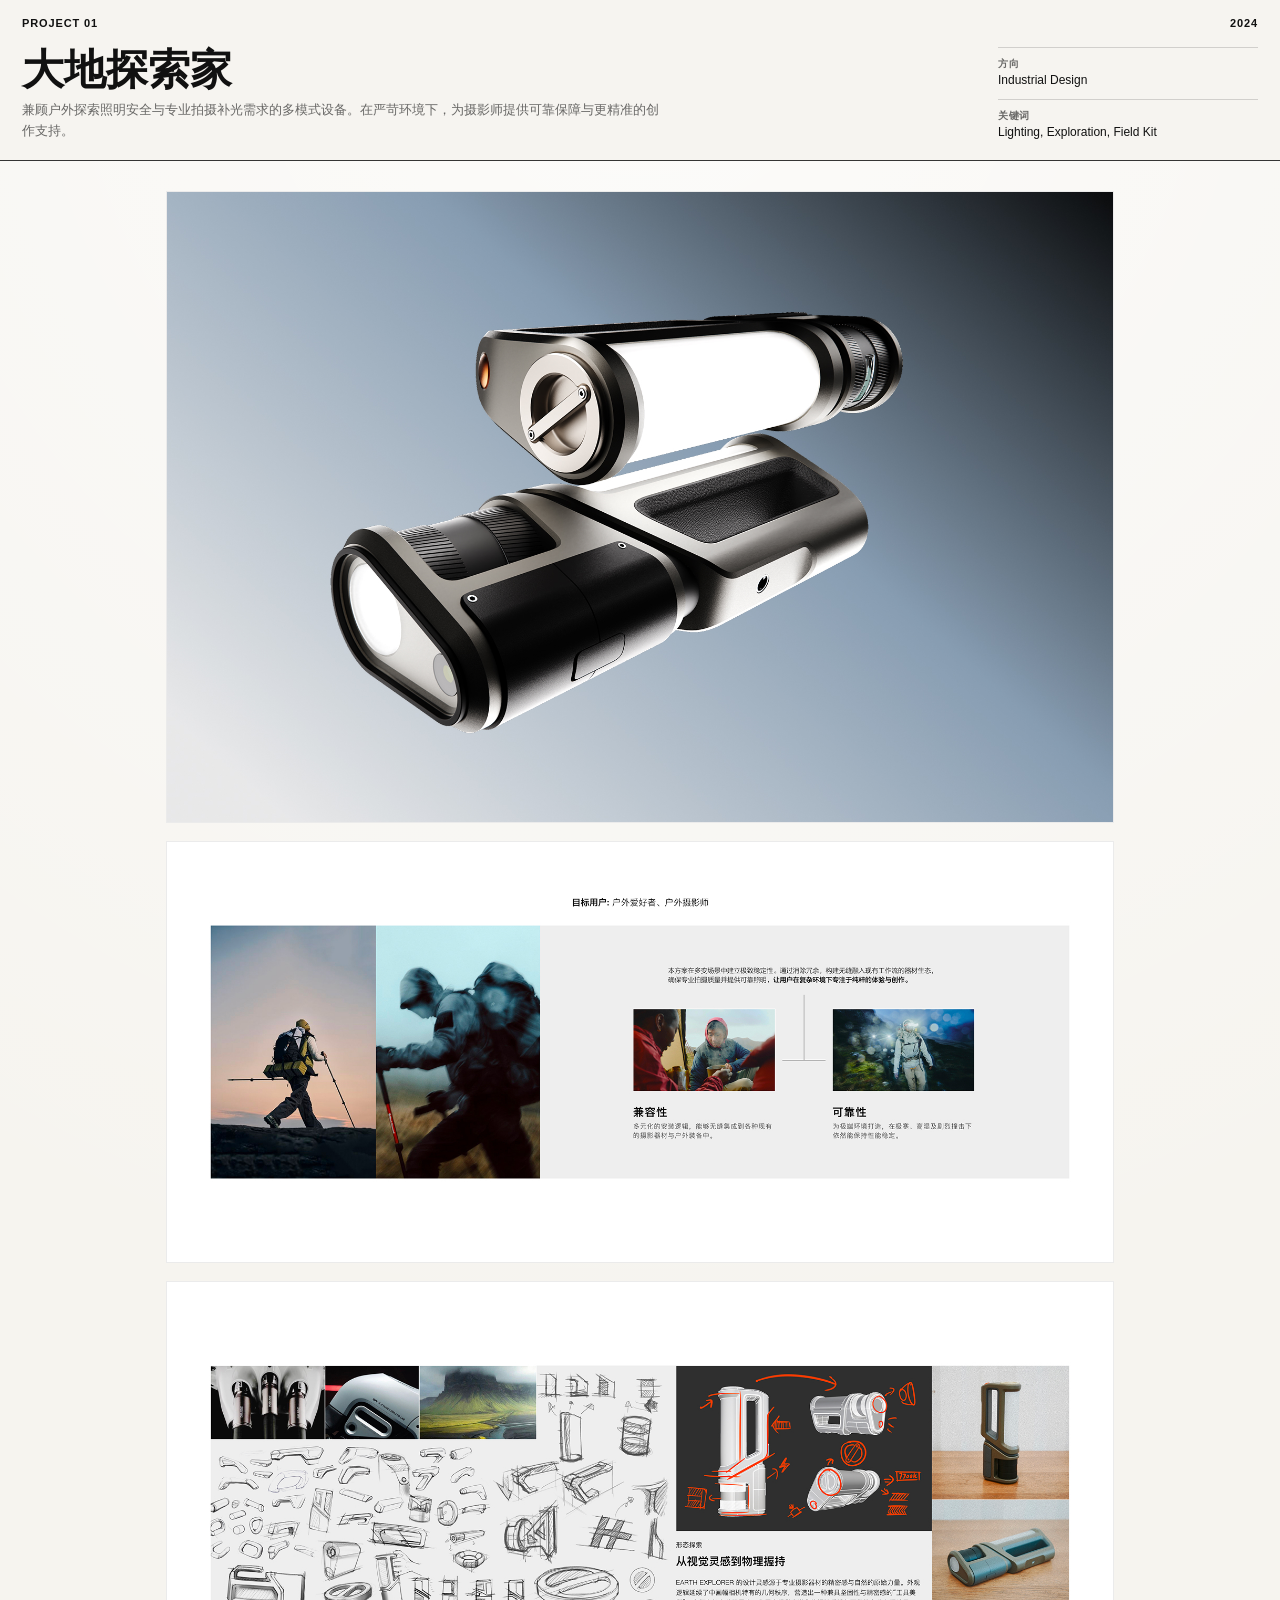
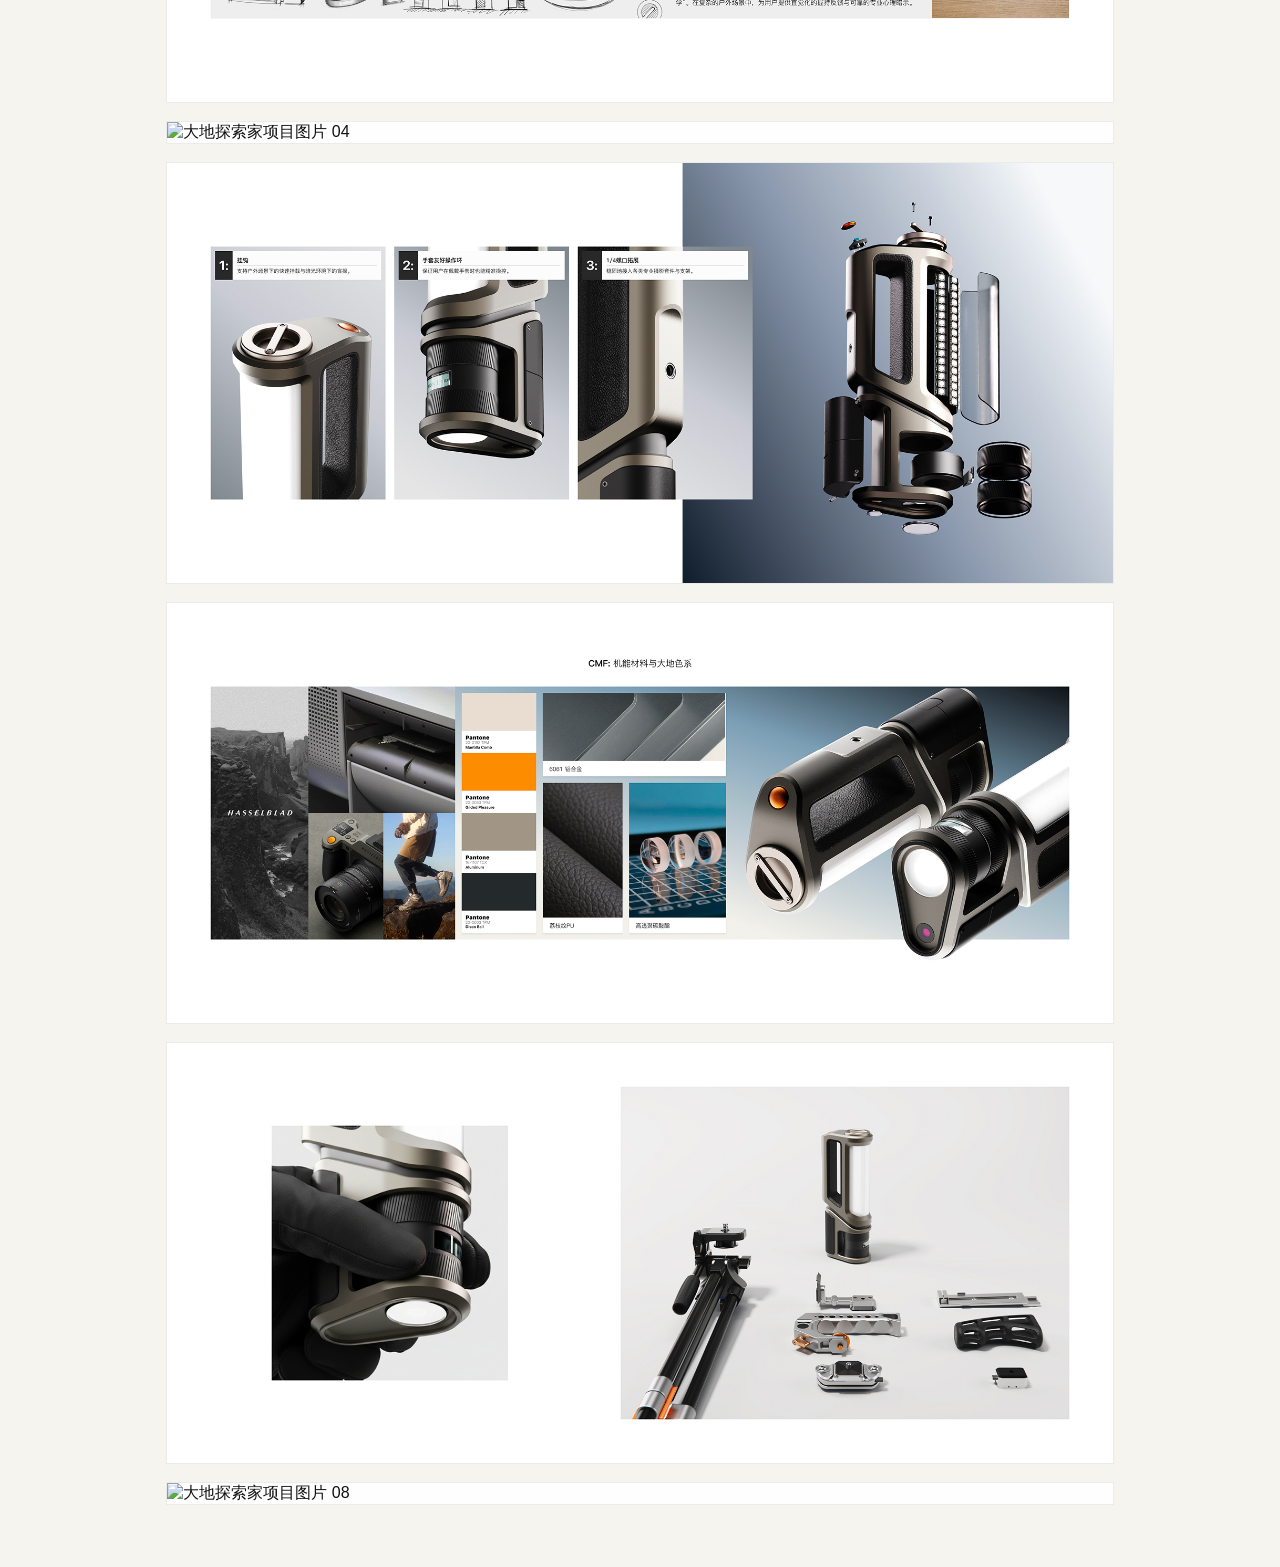
==== projects/project-01/index.html @ 33d78692 "Set up standalone project container" ====
<!DOCTYPE html>
<html lang="zh-CN">
  <head>
    <meta charset="UTF-8" />
    <meta name="viewport" content="width=device-width, initial-scale=1.0" />
    <title>Project 01 / 大地探索家</title>
    <link rel="stylesheet" href="./styles.css" />
  </head>
  <body>
    <main class="project-page" aria-label="大地探索家项目页面">
      <header class="project-masthead">
        <div class="project-kicker">
          <span>PROJECT 01</span>
          <span>2024</span>
        </div>
        <div class="project-masthead-copy">
          <div class="project-title-block">
            <h1>大地探索家</h1>
            <p>
              兼顾户外探索照明安全与专业拍摄补光需求的多模式设备。在严苛环境下，为摄影师提供可靠保障与更精准的创作支持。
            </p>
          </div>
          <dl class="project-facts">
            <div>
              <dt>方向</dt>
              <dd>Industrial Design</dd>
            </div>
            <div>
              <dt>关键词</dt>
              <dd>Lighting, Exploration, Field Kit</dd>
            </div>
          </dl>
        </div>
      </header>

      <section class="project-stream-shell" aria-label="大地探索家内容流">
        <div class="project-stream">
          <figure class="project-hero">
            <img
              class="project-image"
              src="../../Assets/Project 01/1-EARTH EXPLORER 01.jpg"
              alt="大地探索家项目主图 01"
              loading="eager"
            />
          </figure>

          <img
            class="project-image"
            src="../../Assets/Project 01/1-EARTH EXPLORER 02.jpg"
            alt="大地探索家项目图片 02"
            loading="lazy"
          />
          <img
            class="project-image"
            src="../../Assets/Project 01/1-EARTH EXPLORER 03.jpg"
            alt="大地探索家项目图片 03"
            loading="lazy"
          />
          <img
            class="project-image"
            src="../../Assets/Project 01/1-EARTH EXPLORER 04.jpg"
            alt="大地探索家项目图片 04"
            loading="lazy"
          />
          <img
            class="project-image"
            src="../../Assets/Project 01/1-EARTH EXPLORER 05.jpg"
            alt="大地探索家项目图片 05"
            loading="lazy"
          />
          <img
            class="project-image"
            src="../../Assets/Project 01/1-EARTH EXPLORER 06.jpg"
            alt="大地探索家项目图片 06"
            loading="lazy"
          />
          <img
            class="project-image"
            src="../../Assets/Project 01/1-EARTH EXPLORER 07.jpg"
            alt="大地探索家项目图片 07"
            loading="lazy"
          />
          <img
            class="project-image"
            src="../../Assets/Project 01/1-EARTH EXPLORER 08.jpg"
            alt="大地探索家项目图片 08"
            loading="lazy"
          />
        </div>
      </section>
    </main>

    <script src="./script.js"></script>
  </body>
</html>
---- projects/project-01/styles.css ----
:root {
  --project-paper: #f6f4ef;
  --project-panel: rgba(255, 255, 255, 0.92);
  --project-ink: #111111;
  --project-muted: rgba(17, 17, 17, 0.62);
  --project-rule: rgba(17, 17, 17, 0.84);
  --project-width: clamp(320px, 74vw, 980px);
  --project-shell-padding: clamp(18px, 3vw, 30px);
  --project-stream-gap: 18px;
  --project-vh: 100dvh;
}

* {
  box-sizing: border-box;
}

html,
body {
  margin: 0;
  width: 100%;
  min-height: 100%;
}

body {
  min-height: var(--project-vh);
  background:
    radial-gradient(circle at top, rgba(255, 255, 255, 0.7), transparent 42%),
    var(--project-paper);
  color: var(--project-ink);
  font-family: "Helvetica Neue", "PingFang SC", "Hiragino Sans GB", Arial, sans-serif;
}

.project-page {
  min-height: var(--project-vh);
  display: grid;
  grid-template-rows: auto 1fr;
}

.project-masthead {
  position: sticky;
  top: 0;
  z-index: 12;
  display: grid;
  gap: 18px;
  padding: 18px 22px;
  border-bottom: 1px solid var(--project-rule);
  background: rgba(246, 244, 239, 0.92);
  backdrop-filter: blur(16px);
}

.project-kicker {
  display: flex;
  align-items: center;
  justify-content: space-between;
  gap: 12px;
  font-size: 11px;
  line-height: 1;
  font-weight: 700;
  letter-spacing: 0.08em;
}

.project-masthead-copy {
  display: grid;
  grid-template-columns: minmax(0, 1fr) minmax(180px, 260px);
  gap: 28px;
  align-items: end;
}

.project-title-block h1 {
  margin: 0 0 10px;
  font-size: clamp(26px, 4vw, 42px);
  line-height: 0.96;
  font-weight: 700;
}

.project-title-block p {
  max-width: 40rem;
  margin: 0;
  font-size: 13px;
  line-height: 1.6;
  color: var(--project-muted);
}

.project-facts {
  display: grid;
  gap: 10px;
  margin: 0;
}

.project-facts div {
  display: grid;
  gap: 2px;
  padding-top: 10px;
  border-top: 1px solid rgba(17, 17, 17, 0.16);
}

.project-facts dt {
  font-size: 10px;
  line-height: 1.2;
  font-weight: 700;
  text-transform: uppercase;
  letter-spacing: 0.06em;
  color: var(--project-muted);
}

.project-facts dd {
  margin: 0;
  font-size: 12px;
  line-height: 1.45;
}

.project-stream-shell {
  min-height: 0;
  padding: var(--project-shell-padding);
}

.project-stream {
  width: min(var(--project-width), 100%);
  margin: 0 auto;
  display: grid;
  gap: var(--project-stream-gap);
  padding-bottom: 32px;
}

.project-hero {
  margin: 0;
}

.project-image {
  display: block;
  width: 100%;
  height: auto;
  border: 1px solid rgba(17, 17, 17, 0.08);
  background: var(--project-panel);
}

body.is-embedded {
  background: #ffffff;
}

body.is-embedded .project-masthead {
  gap: 14px;
  padding: 14px 16px;
  background: rgba(255, 255, 255, 0.94);
}

body.is-embedded .project-stream-shell {
  padding:
    clamp(10px, 2vw, 18px)
    clamp(12px, 2vw, 18px)
    24px;
}

body.is-embedded .project-stream {
  width: min(var(--project-width), 100%);
}

@media (max-width: 720px) {
  .project-masthead {
    padding: 16px;
  }

  .project-masthead-copy {
    grid-template-columns: 1fr;
    gap: 18px;
  }

  .project-title-block h1 {
    margin-bottom: 8px;
  }

  .project-stream-shell {
    padding: 16px;
  }

  body.is-embedded .project-masthead {
    padding: 12px;
  }

  body.is-embedded .project-stream-shell {
    padding: 12px;
  }
}
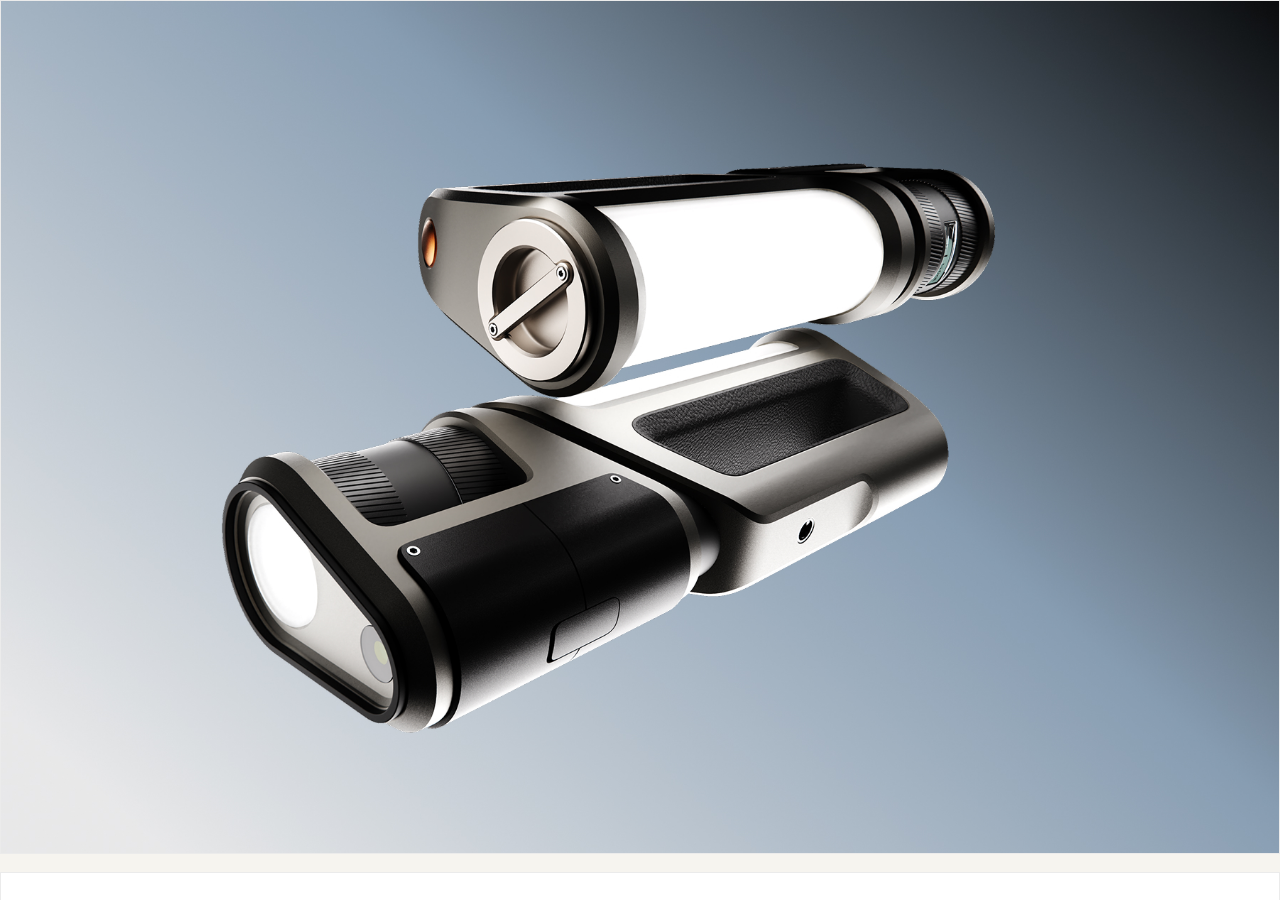
==== commit f87052c3: "Refine embedded project layout" ====
--- a/projects/project-01/index.html
+++ b/projects/project-01/index.html
@@ -8,31 +8,6 @@
   </head>
   <body>
     <main class="project-page" aria-label="大地探索家项目页面">
-      <header class="project-masthead">
-        <div class="project-kicker">
-          <span>PROJECT 01</span>
-          <span>2024</span>
-        </div>
-        <div class="project-masthead-copy">
-          <div class="project-title-block">
-            <h1>大地探索家</h1>
-            <p>
-              兼顾户外探索照明安全与专业拍摄补光需求的多模式设备。在严苛环境下，为摄影师提供可靠保障与更精准的创作支持。
-            </p>
-          </div>
-          <dl class="project-facts">
-            <div>
-              <dt>方向</dt>
-              <dd>Industrial Design</dd>
-            </div>
-            <div>
-              <dt>关键词</dt>
-              <dd>Lighting, Exploration, Field Kit</dd>
-            </div>
-          </dl>
-        </div>
-      </header>
-
       <section class="project-stream-shell" aria-label="大地探索家内容流">
         <div class="project-stream">
           <figure class="project-hero">
--- a/projects/project-01/styles.css
+++ b/projects/project-01/styles.css
@@ -1,11 +1,6 @@
 :root {
   --project-paper: #f6f4ef;
   --project-panel: rgba(255, 255, 255, 0.92);
-  --project-ink: #111111;
-  --project-muted: rgba(17, 17, 17, 0.62);
-  --project-rule: rgba(17, 17, 17, 0.84);
-  --project-width: clamp(320px, 74vw, 980px);
-  --project-shell-padding: clamp(18px, 3vw, 30px);
   --project-stream-gap: 18px;
   --project-vh: 100dvh;
 }
@@ -18,108 +13,40 @@
 body {
   margin: 0;
   width: 100%;
-  min-height: 100%;
+  height: 100%;
 }
 
 body {
-  min-height: var(--project-vh);
+  height: var(--project-vh);
+  overflow: hidden;
   background:
     radial-gradient(circle at top, rgba(255, 255, 255, 0.7), transparent 42%),
     var(--project-paper);
-  color: var(--project-ink);
   font-family: "Helvetica Neue", "PingFang SC", "Hiragino Sans GB", Arial, sans-serif;
 }
 
 .project-page {
-  min-height: var(--project-vh);
-  display: grid;
-  grid-template-rows: auto 1fr;
+  height: var(--project-vh);
+  overflow-y: auto;
+  overscroll-behavior: contain;
+  scrollbar-width: none;
 }
 
-.project-masthead {
-  position: sticky;
-  top: 0;
-  z-index: 12;
-  display: grid;
-  gap: 18px;
-  padding: 18px 22px;
-  border-bottom: 1px solid var(--project-rule);
-  background: rgba(246, 244, 239, 0.92);
-  backdrop-filter: blur(16px);
-}
-
-.project-kicker {
-  display: flex;
-  align-items: center;
-  justify-content: space-between;
-  gap: 12px;
-  font-size: 11px;
-  line-height: 1;
-  font-weight: 700;
-  letter-spacing: 0.08em;
-}
-
-.project-masthead-copy {
-  display: grid;
-  grid-template-columns: minmax(0, 1fr) minmax(180px, 260px);
-  gap: 28px;
-  align-items: end;
-}
-
-.project-title-block h1 {
-  margin: 0 0 10px;
-  font-size: clamp(26px, 4vw, 42px);
-  line-height: 0.96;
-  font-weight: 700;
-}
-
-.project-title-block p {
-  max-width: 40rem;
-  margin: 0;
-  font-size: 13px;
-  line-height: 1.6;
-  color: var(--project-muted);
-}
-
-.project-facts {
-  display: grid;
-  gap: 10px;
-  margin: 0;
-}
-
-.project-facts div {
-  display: grid;
-  gap: 2px;
-  padding-top: 10px;
-  border-top: 1px solid rgba(17, 17, 17, 0.16);
-}
-
-.project-facts dt {
-  font-size: 10px;
-  line-height: 1.2;
-  font-weight: 700;
-  text-transform: uppercase;
-  letter-spacing: 0.06em;
-  color: var(--project-muted);
-}
-
-.project-facts dd {
-  margin: 0;
-  font-size: 12px;
-  line-height: 1.45;
+.project-page::-webkit-scrollbar {
+  display: none;
 }
 
 .project-stream-shell {
   min-height: 0;
-  padding: var(--project-shell-padding);
+  padding: 0;
 }
 
 .project-stream {
-  width: min(var(--project-width), 100%);
-  margin: 0 auto;
+  width: 100%;
+  margin: 0;
   display: grid;
   gap: var(--project-stream-gap);
-  padding-bottom: 32px;
+  padding-bottom: 0;
 }
 
 .project-hero {
@@ -138,46 +65,16 @@
   background: #ffffff;
 }
 
-body.is-embedded .project-masthead {
-  gap: 14px;
-  padding: 14px 16px;
-  background: rgba(255, 255, 255, 0.94);
-}
-
 body.is-embedded .project-stream-shell {
-  padding:
-    clamp(10px, 2vw, 18px)
-    clamp(12px, 2vw, 18px)
-    24px;
-}
-
-body.is-embedded .project-stream {
-  width: min(var(--project-width), 100%);
+  padding: 0;
 }
 
 @media (max-width: 720px) {
-  .project-masthead {
-    padding: 16px;
-  }
-
-  .project-masthead-copy {
-    grid-template-columns: 1fr;
-    gap: 18px;
-  }
-
-  .project-title-block h1 {
-    margin-bottom: 8px;
-  }
-
   .project-stream-shell {
-    padding: 16px;
-  }
-
-  body.is-embedded .project-masthead {
-    padding: 12px;
+    padding: 0;
   }
 
   body.is-embedded .project-stream-shell {
-    padding: 12px;
+    padding: 0;
   }
 }
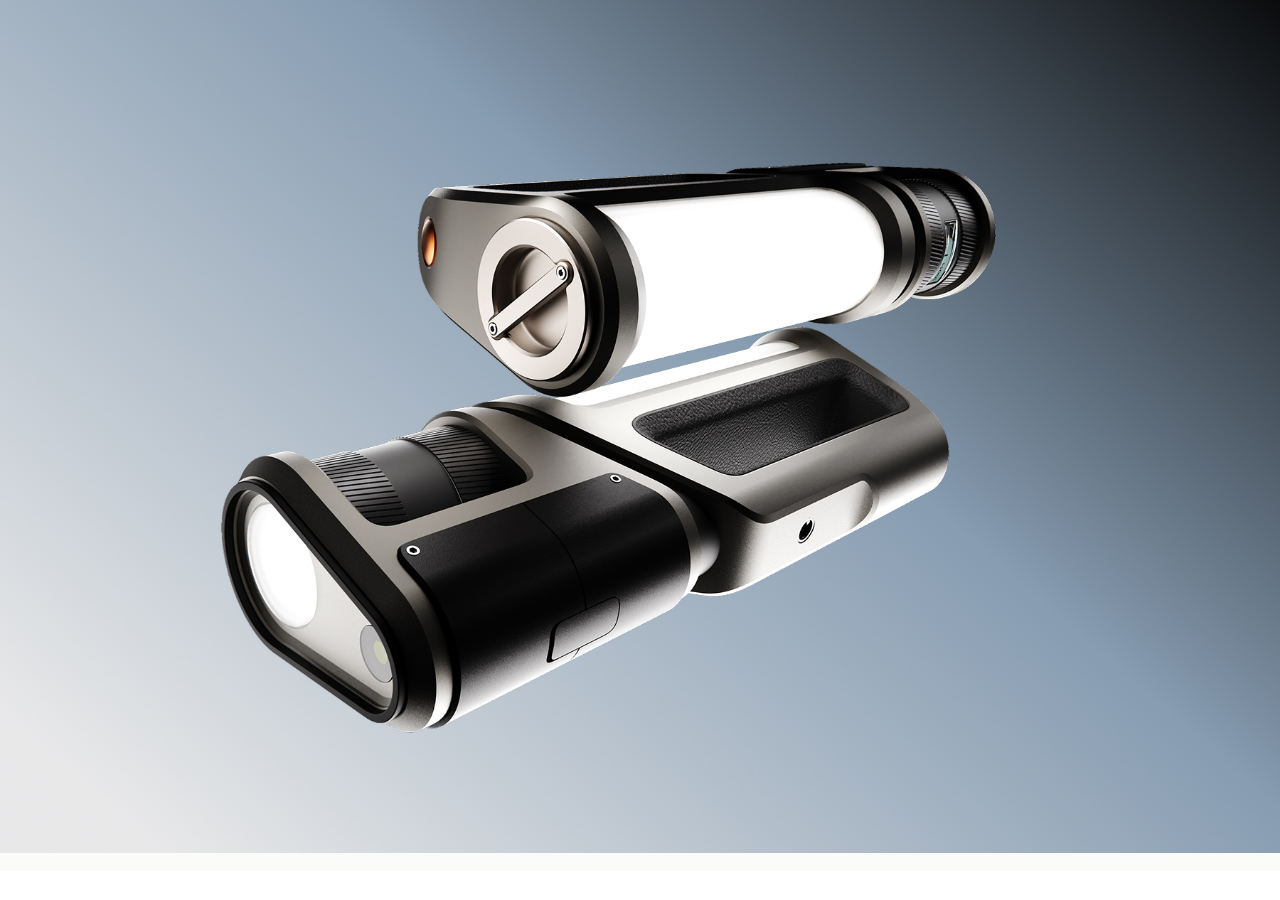
==== commit f6d6e83c: "Refine archive interactions" ====
--- a/projects/project-01/index.html
+++ b/projects/project-01/index.html
@@ -65,6 +65,6 @@
       </section>
     </main>
 
-    <script src="./script.js"></script>
+    <script src="./script.js?v=embed-down-cursor-2"></script>
   </body>
 </html>
--- a/projects/project-01/styles.css
+++ b/projects/project-01/styles.css
@@ -1,5 +1,5 @@
 :root {
-  --project-paper: #f6f4ef;
+  --project-paper: #fbfbf9;
   --project-panel: rgba(255, 255, 255, 0.92);
   --project-stream-gap: 18px;
   --project-vh: 100dvh;
@@ -53,16 +53,27 @@
   margin: 0;
 }
 
+body.is-shell-driven .project-hero {
+  position: sticky;
+  top: 0;
+  z-index: 2;
+  background: var(--project-paper);
+}
+
+body.is-shell-driven .project-stream {
+  transform: translateY(-15px);
+}
+
 .project-image {
   display: block;
   width: 100%;
   height: auto;
-  border: 1px solid rgba(17, 17, 17, 0.08);
+  border: 0;
   background: var(--project-panel);
 }
 
 body.is-embedded {
-  background: #ffffff;
+  background: var(--project-paper);
 }
 
 body.is-embedded .project-stream-shell {
